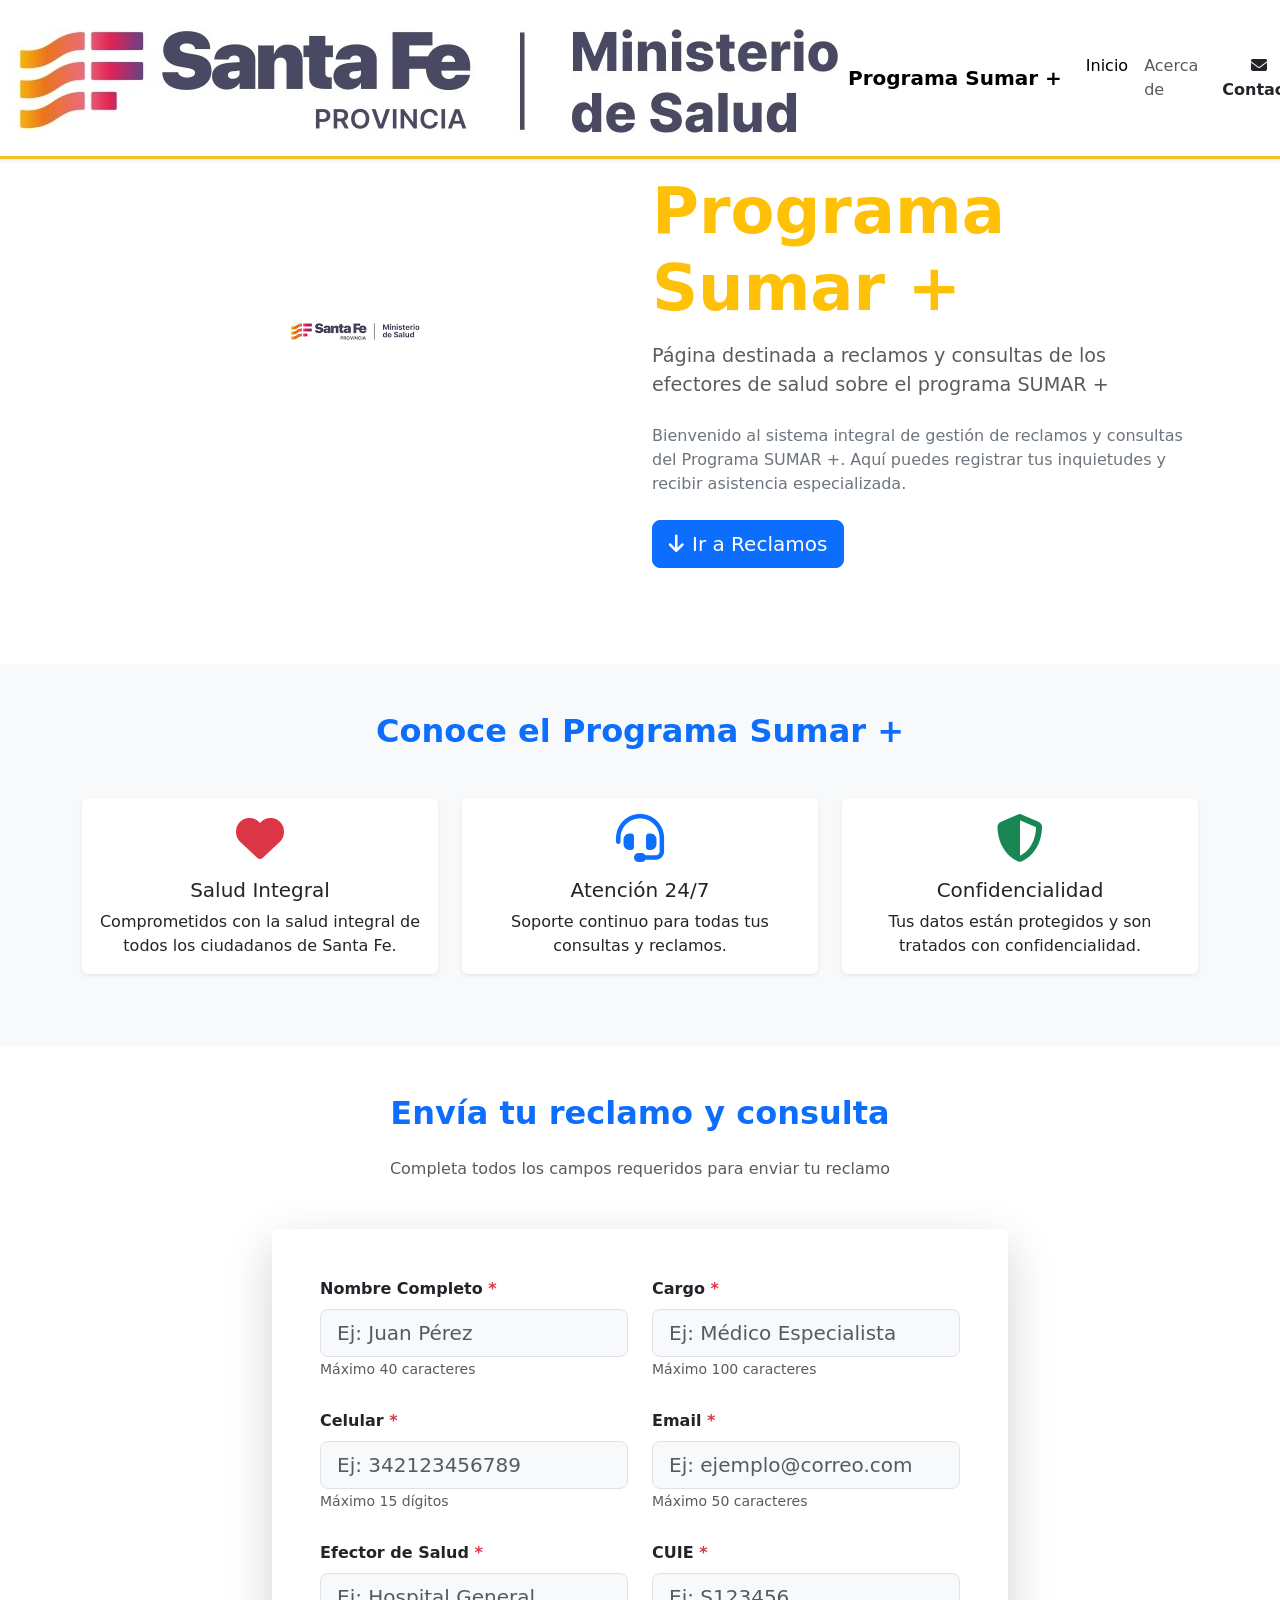
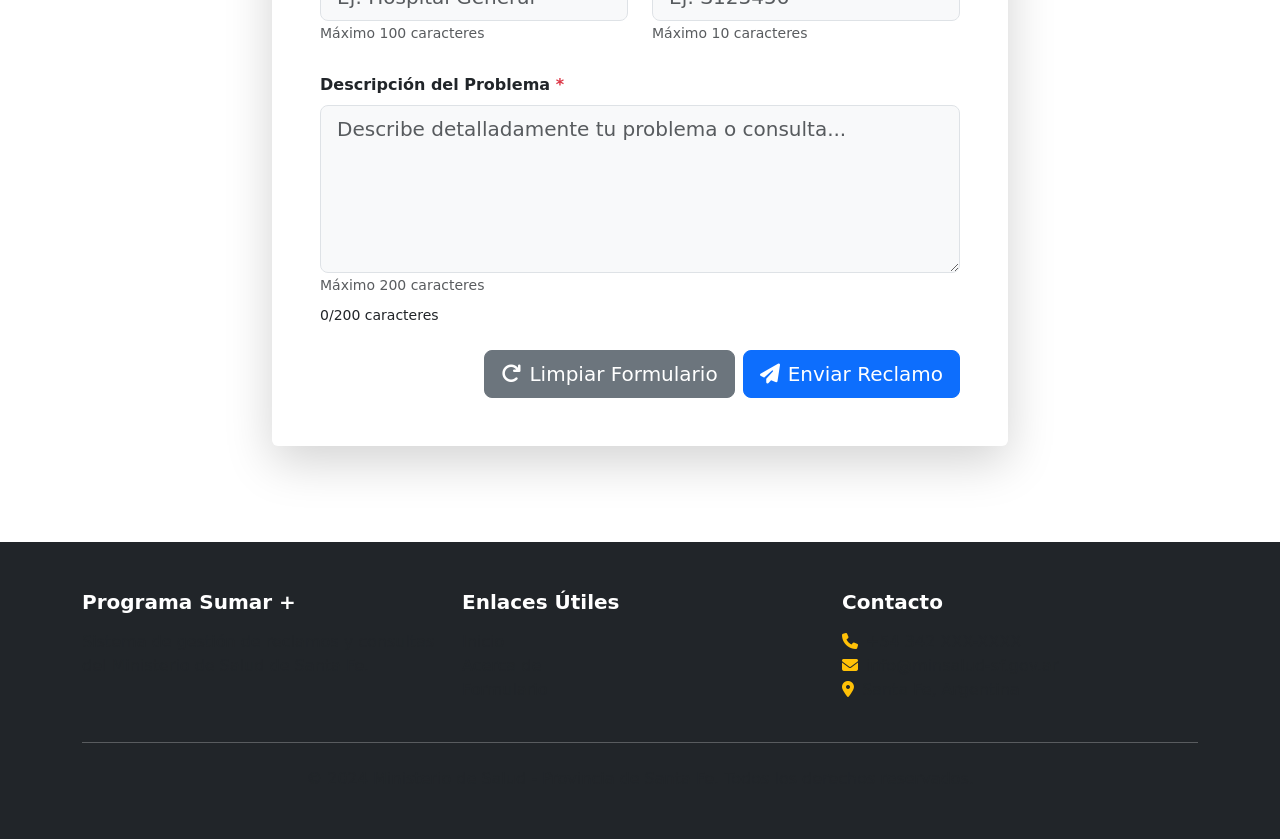
==== src/main/resources/templates/index.html @ b0ec7b19 "Initial commit - landingprogramasumar" ====
<!DOCTYPE html>
<html lang="es">
<head>
    <meta charset="UTF-8">
    <meta name="viewport" content="width=device-width, initial-scale=1.0">
    <title>Programa Sumar + | Ministerio de Salud Santa Fe</title>
    <link href="https://cdn.jsdelivr.net/npm/bootstrap@5.3.0/dist/css/bootstrap.min.css" rel="stylesheet">
    <link rel="stylesheet" href="https://cdnjs.cloudflare.com/ajax/libs/font-awesome/6.4.0/css/all.min.css">
    <link rel="stylesheet" href="/css/styles.css">
</head>
<body>
    <!-- Navegación -->
    <nav class="navbar navbar-expand-lg navbar-light bg-white shadow-sm fixed-top" style="border-bottom: 3px solid #fbbf24;">
        <div class="container-fluid">
            <a class="navbar-brand d-flex align-items-center" href="#home">
                <img src="/img/minsalud.jpg" alt="Logo Ministerio Salud" class="navbar-logo me-1">
                <span class="fw-bold">Programa Sumar +</span>
            </a>
            <button class="navbar-toggler" type="button" data-bs-toggle="collapse" data-bs-target="#navbarNav">
                <span class="navbar-toggler-icon"></span>
            </button>
            <div class="collapse navbar-collapse" id="navbarNav">
                <ul class="navbar-nav ms-auto">
                    <li class="nav-item">
                        <a class="nav-link active" href="#home">Inicio</a>
                    </li>
                    <li class="nav-item">
                        <a class="nav-link" href="#acerca-de">Acerca de</a>
                    </li>
                    <li class="nav-item">
                        <a class="nav-link btn btn-warning text-dark fw-bold ms-2" href="#contacto">
                            <i class="fas fa-envelope me-2"></i>Contacto
                        </a>
                    </li>
                </ul>
            </div>
        </div>
    </nav>

    <!-- Hero Section -->
    <section id="home" class="hero-section pt-5 mt-5">
        <div class="container">
            <div class="row align-items-center mb-5 pb-5">
                <div class="col-lg-6 text-center mb-4 mb-lg-0">
                    <img src="/img/minsalud3.png" alt="Logo Ministerio de Salud" class="img-fluid logo-hero" style="max-width: 280px; animation: slideInLeft 0.8s ease;">
                </div>
                <div class="col-lg-6">
                    <h1 class="display-3 fw-bold text-primary mb-3" style="animation: slideInRight 0.8s ease;">
                        Bienvenido al
                        <span class="text-warning">Programa Sumar +</span>
                    </h1>
                    <p class="lead text-muted mb-4" style="font-size: 1.2rem; animation: fadeIn 1.2s ease;">
                        Página destinada a reclamos y consultas de los efectores de salud sobre el programa SUMAR&nbsp;+
                    </p>
                    <p class="text-secondary mb-4">
                        Bienvenido al sistema integral de gestión de reclamos y consultas del Programa <span style="white-space: nowrap;">SUMAR&nbsp;+.</span> 
                        Aquí puedes registrar tus inquietudes y recibir asistencia especializada.
                    </p>
                    <button class="btn btn-primary btn-lg" onclick="scrollToContacto()">
                        <i class="fas fa-arrow-down me-2"></i>Ir a Reclamos
                    </button>
                </div>
            </div>
        </div>
    </section>

    <!-- Acerca de -->
    <section id="acerca-de" class="py-5 bg-light">
        <div class="container">
            <h2 class="text-center mb-5 text-primary fw-bold">Conoce el Programa Sumar +</h2>
            <div class="row">
                <div class="col-md-4 mb-4">
                    <div class="card border-0 shadow-sm h-100 card-hover">
                        <div class="card-body text-center">
                            <i class="fas fa-heart text-danger" style="font-size: 3rem; margin-bottom: 1rem;"></i>
                            <h5 class="card-title">Salud Integral</h5>
                            <p class="card-text">Comprometidos con la salud integral de todos los ciudadanos de Santa Fe.</p>
                        </div>
                    </div>
                </div>
                <div class="col-md-4 mb-4">
                    <div class="card border-0 shadow-sm h-100 card-hover">
                        <div class="card-body text-center">
                            <i class="fas fa-headset text-primary" style="font-size: 3rem; margin-bottom: 1rem;"></i>
                            <h5 class="card-title">Atención 24/7</h5>
                            <p class="card-text">Soporte continuo para todas tus consultas y reclamos.</p>
                        </div>
                    </div>
                </div>
                <div class="col-md-4 mb-4">
                    <div class="card border-0 shadow-sm h-100 card-hover">
                        <div class="card-body text-center">
                            <i class="fas fa-shield-alt text-success" style="font-size: 3rem; margin-bottom: 1rem;"></i>
                            <h5 class="card-title">Confidencialidad</h5>
                            <p class="card-text">Tus datos están protegidos y son tratados con confidencialidad.</p>
                        </div>
                    </div>
                </div>
            </div>
        </div>
    </section>

    <!-- Formulario de Reclamos -->
    <section id="contacto" class="contacto-section py-5">
        <div class="container">
            <h2 class="text-center mb-4 text-primary fw-bold">Envía tu reclamo y consulta</h2>
            <p class="text-center text-muted mb-5">Completa todos los campos requeridos para enviar tu reclamo</p>
            
            <div class="row justify-content-center">
                <div class="col-lg-8">
                    <div class="card border-0 shadow-lg">
                        <div class="card-body p-5">
                            <!-- Alerta de error -->
                            <div id="alert-error" class="alert alert-danger alert-dismissible fade show" role="alert" style="display: none;">
                                <i class="fas fa-exclamation-circle me-2"></i>
                                <span id="error-message"></span>
                                <button type="button" class="btn-close" data-bs-dismiss="alert"></button>
                            </div>

                            <!-- Alerta de éxito -->
                            <div id="alert-success" class="alert alert-success alert-dismissible fade show" role="alert" style="display: none;">
                                <i class="fas fa-check-circle me-2"></i>
                                <span id="success-message"></span>
                                <button type="button" class="btn-close" data-bs-dismiss="alert"></button>
                            </div>

                            <form id="reclamoForm" class="needs-validation" novalidate>
                                <div class="row">
                                    <div class="col-md-6 mb-4">
                                        <label for="nombreCompleto" class="form-label fw-bold">
                                            Nombre Completo <span class="text-danger">*</span>
                                        </label>
                                        <input type="text" class="form-control form-control-lg bg-light" id="nombreCompleto" 
                                               placeholder="Ej: Juan Pérez" maxlength="40" required>
                                        <small class="form-text text-muted">Máximo 40 caracteres</small>
                                        <div class="invalid-feedback d-block" id="error-nombre"></div>
                                    </div>

                                    <div class="col-md-6 mb-4">
                                        <label for="cargo" class="form-label fw-bold">
                                            Cargo <span class="text-danger">*</span>
                                        </label>
                                        <input type="text" class="form-control form-control-lg bg-light" id="cargo" 
                                               placeholder="Ej: Médico Especialista" maxlength="100" required>
                                        <small class="form-text text-muted">Máximo 100 caracteres</small>
                                        <div class="invalid-feedback d-block" id="error-cargo"></div>
                                    </div>
                                </div>

                                <div class="row">
                                    <div class="col-md-6 mb-4">
                                        <label for="celular" class="form-label fw-bold">
                                            Celular <span class="text-danger">*</span>
                                        </label>
                                        <input type="tel" class="form-control form-control-lg bg-light" id="celular" 
                                               placeholder="Ej: 342123456789" maxlength="15" required>
                                        <small class="form-text text-muted">Máximo 15 dígitos</small>
                                        <div class="invalid-feedback d-block" id="error-celular"></div>
                                    </div>

                                    <div class="col-md-6 mb-4">
                                        <label for="email" class="form-label fw-bold">
                                            Email <span class="text-danger">*</span>
                                        </label>
                                        <input type="email" class="form-control form-control-lg bg-light" id="email" 
                                               placeholder="Ej: ejemplo@correo.com" maxlength="50" required>
                                        <small class="form-text text-muted">Máximo 50 caracteres</small>
                                        <div class="invalid-feedback d-block" id="error-email"></div>
                                    </div>
                                </div>

                                <div class="row">
                                    <div class="col-md-6 mb-4">
                                        <label for="efectorSalud" class="form-label fw-bold">
                                            Efector de Salud <span class="text-danger">*</span>
                                        </label>
                                        <input type="text" class="form-control form-control-lg bg-light" id="efectorSalud" 
                                               placeholder="Ej: Hospital General" maxlength="100" required>
                                        <small class="form-text text-muted">Máximo 100 caracteres</small>
                                        <div class="invalid-feedback d-block" id="error-efector"></div>
                                    </div>

                                    <div class="col-md-6 mb-4">
                                        <label for="cuie" class="form-label fw-bold">
                                            CUIE <span class="text-danger">*</span>
                                        </label>
                                        <input type="text" class="form-control form-control-lg bg-light" id="cuie" 
                                               placeholder="Ej: S123456" maxlength="10" required>
                                        <small class="form-text text-muted">Máximo 10 caracteres</small>
                                        <div class="invalid-feedback d-block" id="error-cuie"></div>
                                    </div>
                                </div>

                                <div class="mb-4">
                                    <label for="problematica" class="form-label fw-bold">
                                        Descripción del Problema <span class="text-danger">*</span>
                                    </label>
                                    <textarea class="form-control form-control-lg bg-light" id="problematica" 
                                              rows="5" placeholder="Describe detalladamente tu problema o consulta..." 
                                              maxlength="200" required></textarea>
                                    <small class="form-text text-muted">Máximo 200 caracteres</small>
                                    <div class="invalid-feedback d-block" id="error-problematica"></div>
                                    <small class="d-block mt-2">
                                        <span id="charCount">0</span>/200 caracteres
                                    </small>
                                </div>

                                <div class="d-grid gap-2 d-md-flex justify-content-md-end">
                                    <button type="reset" class="btn btn-secondary btn-lg">
                                        <i class="fas fa-redo me-2"></i>Limpiar Formulario
                                    </button>
                                    <button type="submit" class="btn btn-primary btn-lg" id="btnEnviar">
                                        <i class="fas fa-paper-plane me-2"></i>Enviar Reclamo
                                    </button>
                                </div>
                            </form>
                        </div>
                    </div>
                </div>
            </div>
        </div>
    </section>

    <!-- Footer -->
    <footer class="bg-dark text-white py-5 mt-5">
        <div class="container">
            <div class="row">
                <div class="col-md-4 mb-4 mb-md-0">
                    <h5 class="fw-bold mb-3">Programa Sumar +</h5>
                    <p class="text-muted">Sistema de gestión de reclamos y consultas del Ministerio de Salud de Santa Fe.</p>
                </div>
                <div class="col-md-4 mb-4 mb-md-0">
                    <h5 class="fw-bold mb-3">Enlaces Útiles</h5>
                    <ul class="list-unstyled">
                        <li><a href="#" class="text-muted text-decoration-none hover-effect">Inicio</a></li>
                        <li><a href="#acerca-de" class="text-muted text-decoration-none hover-effect">Acerca de</a></li>
                        <li><a href="#contacto" class="text-muted text-decoration-none hover-effect">Formulario</a></li>
                    </ul>
                </div>
                <div class="col-md-4">
                    <h5 class="fw-bold mb-3">Contacto</h5>
                    <ul class="list-unstyled">
                        <li><i class="fas fa-phone me-2 text-warning"></i><span class="text-muted">+54 342 XXX-XXXX</span></li>
                        <li><i class="fas fa-envelope me-2 text-warning"></i><span class="text-muted">info@minsalud-sf.gov.ar</span></li>
                        <li><i class="fas fa-map-marker-alt me-2 text-warning"></i><span class="text-muted">Santa Fe, Argentina</span></li>
                    </ul>
                </div>
            </div>
            <hr class="bg-secondary my-4">
            <div class="text-center">
                <p class="text-muted mb-0">&copy; 2024 Ministerio de Salud - Provincia de Santa Fe. Todos los derechos reservados.</p>
            </div>
        </div>
    </footer>

    <!-- Scripts -->
    <script src="https://cdn.jsdelivr.net/npm/bootstrap@5.3.0/dist/js/bootstrap.bundle.min.js"></script>
    <script src="/js/main.js"></script>
</body>
</html>
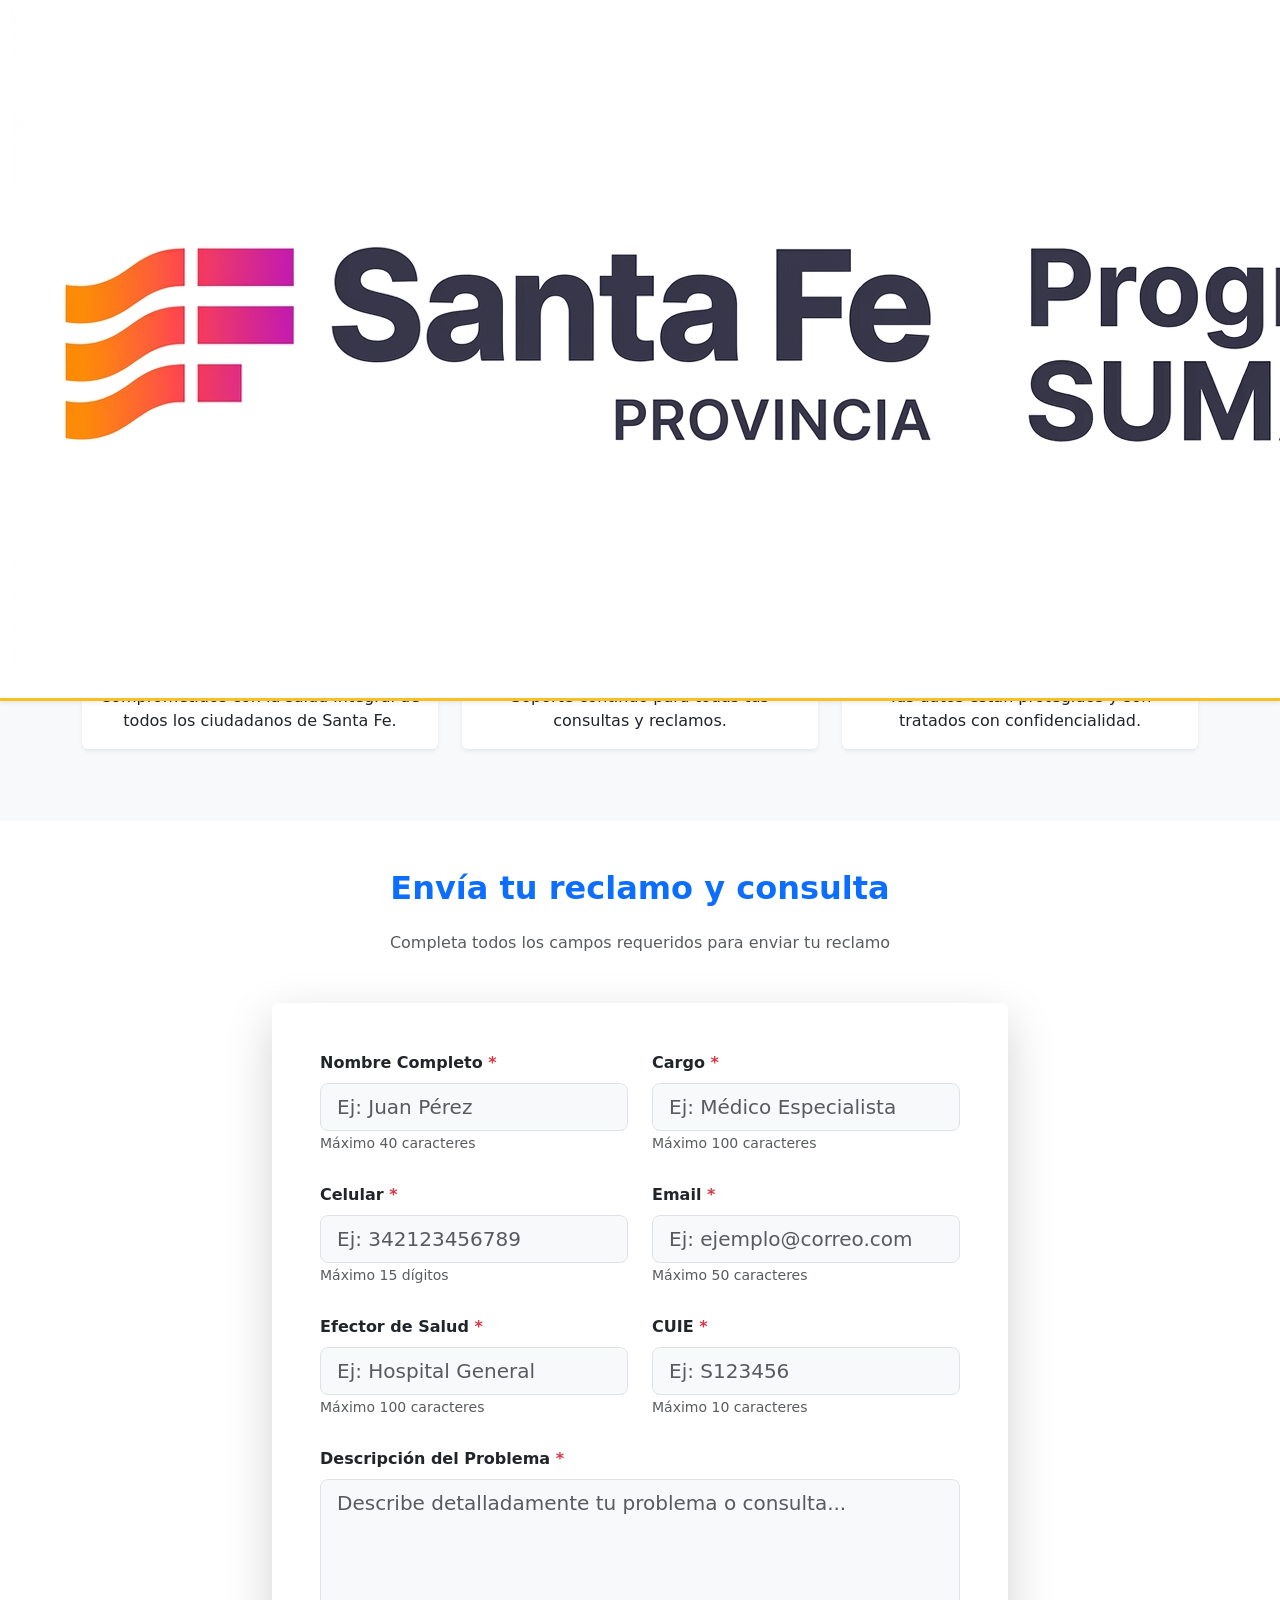
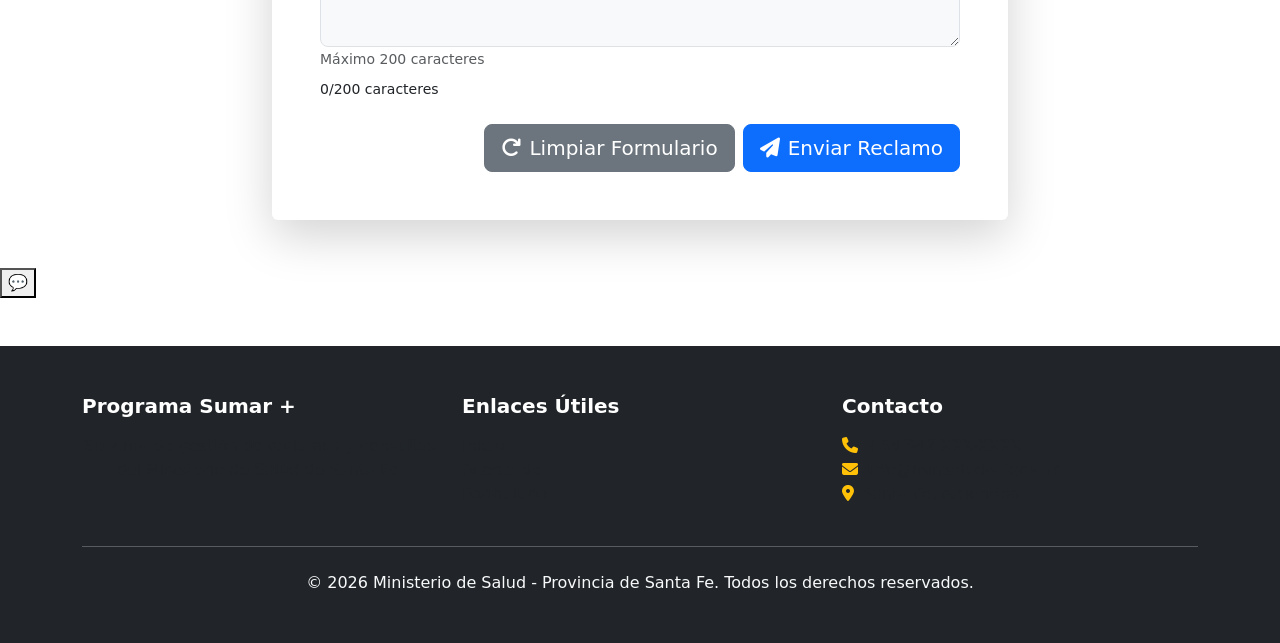
==== commit 220eb3a3: "Mejoras UI: chatbot, navbar con imagen sumar, margenes y navegacion - Chatbot: corregido initChatbot" ====
--- a/src/main/resources/templates/index.html
+++ b/src/main/resources/templates/index.html
@@ -2,8 +2,14 @@
 <html lang="es">
 <head>
     <meta charset="UTF-8">
-    <meta name="viewport" content="width=device-width, initial-scale=1.0">
+    <meta name="viewport" content="width=device-width, initial-scale=1.0, shrink-to-fit=no">
+    <meta name="description" content="Formulario de reclamos y consultas del Programa Sumar + del Ministerio de Salud Santa Fe. Atención rápida y seguimiento de casos para efectores de salud.">
+    <meta name="keywords" content="Sumar+, reclamos, consultas, salud, Santa Fe, Ministerio de Salud, CUIE, efector de salud">
+    <meta name="robots" content="index, follow">
+    <link rel="canonical" href="http://localhost:8080/">
     <title>Programa Sumar + | Ministerio de Salud Santa Fe</title>
+    <link rel="preconnect" href="https://cdn.jsdelivr.net">
+    <link rel="preconnect" href="https://cdnjs.cloudflare.com">
     <link href="https://cdn.jsdelivr.net/npm/bootstrap@5.3.0/dist/css/bootstrap.min.css" rel="stylesheet">
     <link rel="stylesheet" href="https://cdnjs.cloudflare.com/ajax/libs/font-awesome/6.4.0/css/all.min.css">
     <link rel="stylesheet" href="/css/styles.css">
@@ -13,8 +19,7 @@
     <nav class="navbar navbar-expand-lg navbar-light bg-white shadow-sm fixed-top" style="border-bottom: 3px solid #fbbf24;">
         <div class="container-fluid">
             <a class="navbar-brand d-flex align-items-center" href="#home">
-                <img src="/img/minsalud.jpg" alt="Logo Ministerio Salud" class="navbar-logo me-1">
-                <span class="fw-bold">Programa Sumar +</span>
+                <img src="/img/sumar.png" alt="Sumar+" class="me-1 navbar-logo">
             </a>
             <button class="navbar-toggler" type="button" data-bs-toggle="collapse" data-bs-target="#navbarNav">
                 <span class="navbar-toggler-icon"></span>
@@ -38,13 +43,10 @@
     </nav>
 
     <!-- Hero Section -->
-    <section id="home" class="hero-section pt-5 mt-5">
+    <section id="home" class="hero-section">
         <div class="container">
             <div class="row align-items-center mb-5 pb-5">
-                <div class="col-lg-6 text-center mb-4 mb-lg-0">
-                    <img src="/img/minsalud3.png" alt="Logo Ministerio de Salud" class="img-fluid logo-hero" style="max-width: 280px; animation: slideInLeft 0.8s ease;">
-                </div>
-                <div class="col-lg-6">
+                <div class="col-12 text-center hero-text">
                     <h1 class="display-3 fw-bold text-primary mb-3" style="animation: slideInRight 0.8s ease;">
                         Bienvenido al
                         <span class="text-warning">Programa Sumar +</span>
@@ -221,15 +223,32 @@
         </div>
     </section>
 
+    <!-- Chatbot FAQ -->
+    <div id="chatbot" class="chatbot-container d-none">
+        <div class="chatbot-header">
+            <span>Chatbot Sumar +</span>
+            <button id="chatbot-close" aria-label="Cerrar chat">×</button>
+        </div>
+        <div id="chatbot-messages" class="chatbot-messages" aria-live="polite" aria-atomic="false"></div>
+        <form id="chatbot-form" class="chatbot-form" aria-label="Formulario de chat">
+            <input id="chatbot-input" type="text" placeholder="Escribe tu pregunta..." aria-label="Pregunta de chatbot" autocomplete="off" />
+            <button type="submit" class="btn btn-warning">Enviar</button>
+        </form>
+    </div>
+
+    <!-- Chatbot bubble -->
+    <button id="chatbot-bubble" class="chatbot-bubble" aria-label="Abrir chatbot" style="display:flex;">💬</button>
+    <div id="chatbot-hint" class="chatbot-hint" style="display:none"><span id="chatbot-hint-text" class="chatbot-hint-text"></span></div>
+
     <!-- Footer -->
     <footer class="bg-dark text-white py-5 mt-5">
         <div class="container">
-            <div class="row">
-                <div class="col-md-4 mb-4 mb-md-0">
+            <div class="row footer-columns">
+                <div class="col-12 col-md-4 mb-4 mb-md-0">
                     <h5 class="fw-bold mb-3">Programa Sumar +</h5>
-                    <p class="text-muted">Sistema de gestión de reclamos y consultas del Ministerio de Salud de Santa Fe.</p>
-                </div>
-                <div class="col-md-4 mb-4 mb-md-0">
+                    <p class="footer-about text-muted text-center">Sistema de gestión de reclamos y consultas del Ministerio de Salud de Santa Fe.</p>
+                </div>
+                <div class="col-12 col-md-4 mb-4 mb-md-0">
                     <h5 class="fw-bold mb-3">Enlaces Útiles</h5>
                     <ul class="list-unstyled">
                         <li><a href="#" class="text-muted text-decoration-none hover-effect">Inicio</a></li>
@@ -237,7 +256,7 @@
                         <li><a href="#contacto" class="text-muted text-decoration-none hover-effect">Formulario</a></li>
                     </ul>
                 </div>
-                <div class="col-md-4">
+                <div class="col-12 col-md-4">
                     <h5 class="fw-bold mb-3">Contacto</h5>
                     <ul class="list-unstyled">
                         <li><i class="fas fa-phone me-2 text-warning"></i><span class="text-muted">+54 342 XXX-XXXX</span></li>
@@ -246,15 +265,15 @@
                     </ul>
                 </div>
             </div>
-            <hr class="bg-secondary my-4">
+            <hr class="footer-divider my-4">
             <div class="text-center">
-                <p class="text-muted mb-0">&copy; 2024 Ministerio de Salud - Provincia de Santa Fe. Todos los derechos reservados.</p>
+                <p class="text-light mb-0">&copy; 2026 Ministerio de Salud - Provincia de Santa Fe. Todos los derechos reservados.</p>
             </div>
         </div>
     </footer>
 
     <!-- Scripts -->
     <script src="https://cdn.jsdelivr.net/npm/bootstrap@5.3.0/dist/js/bootstrap.bundle.min.js"></script>
-    <script src="/js/main.js"></script>
+    <script src="/js/main.js" defer></script>
 </body>
 </html>
